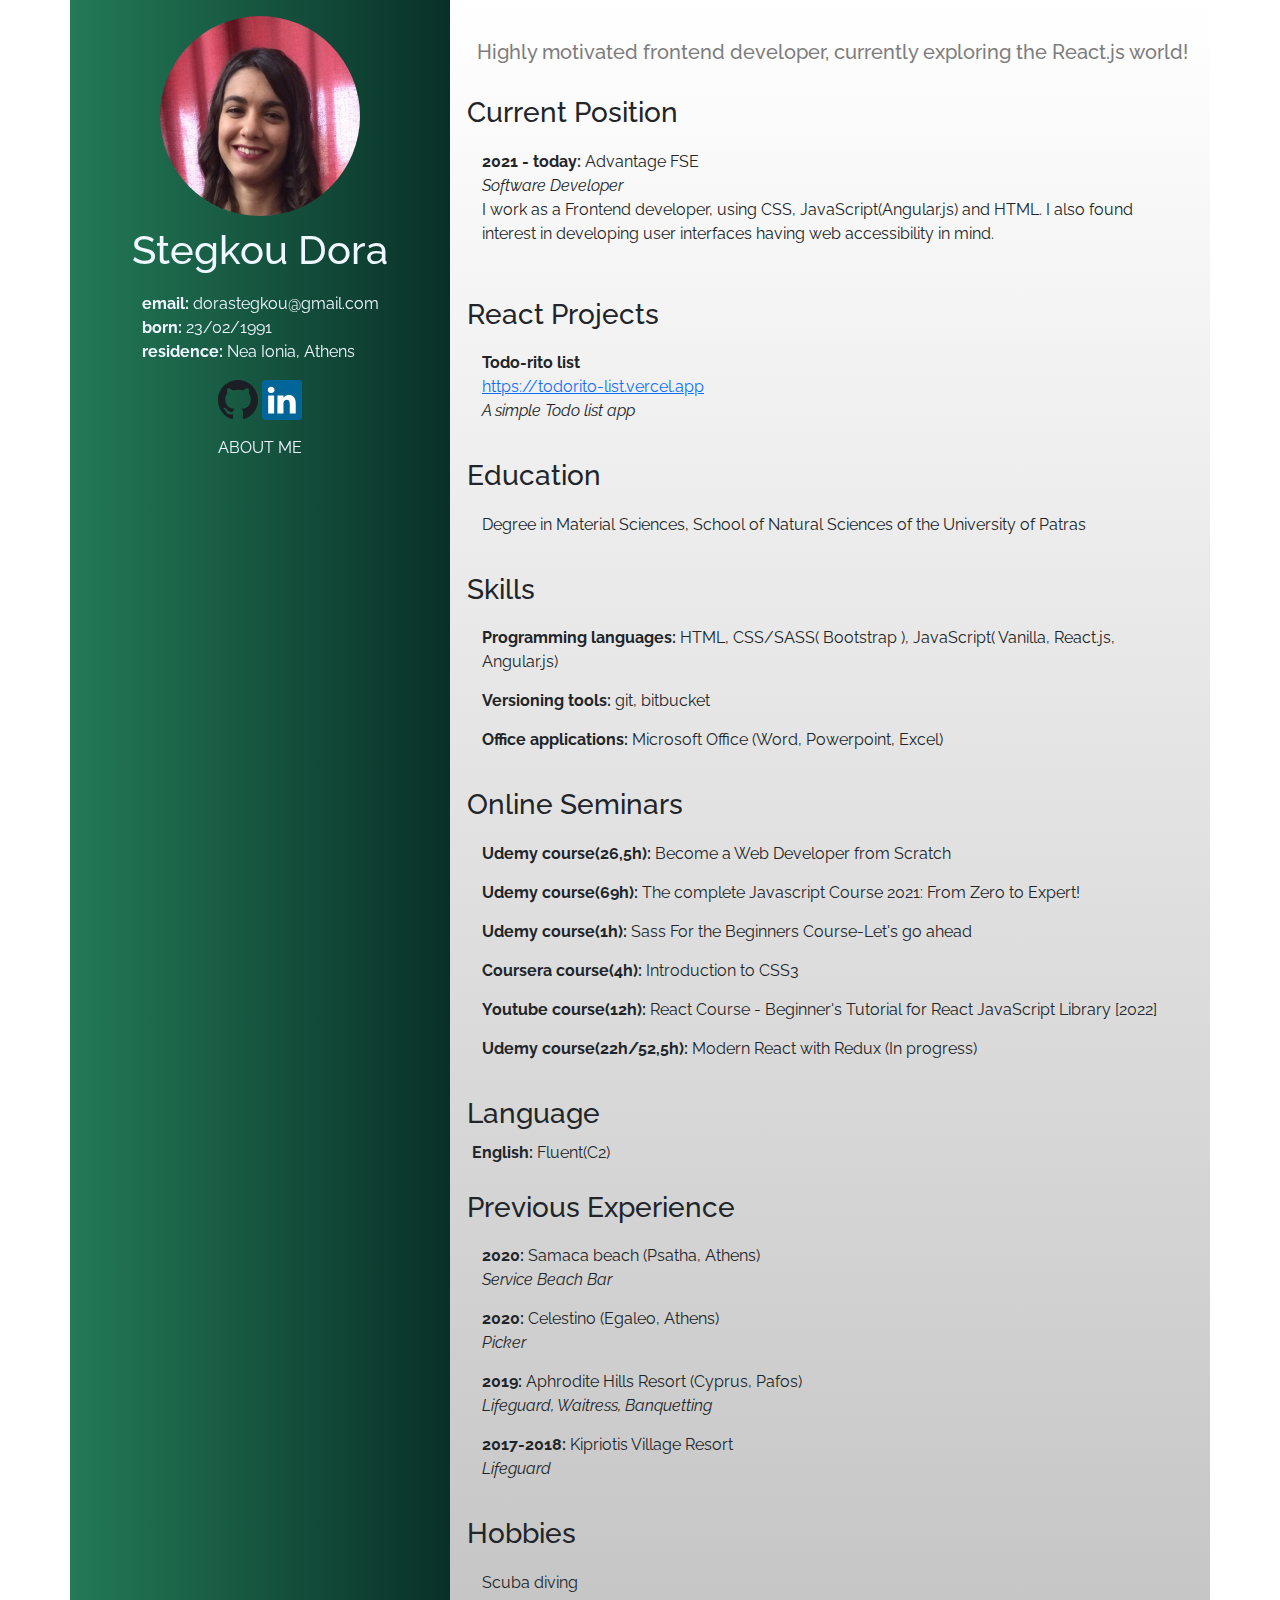
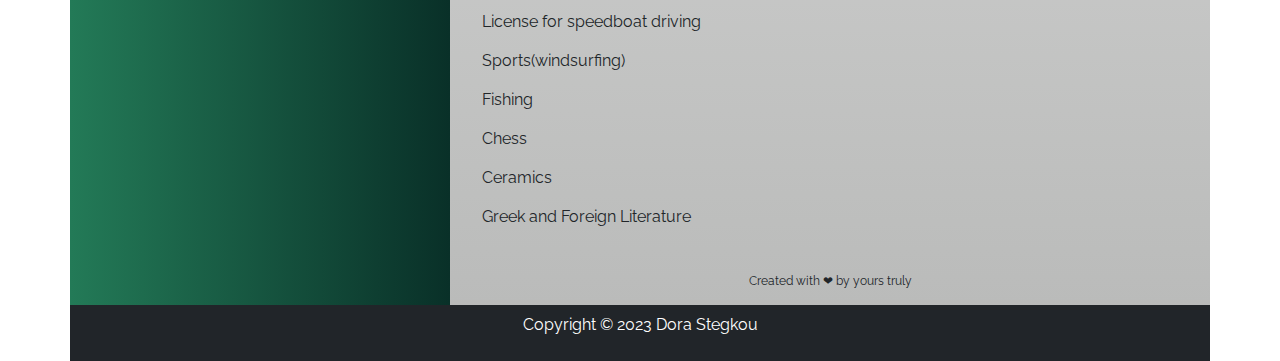
==== index.html @ 54cf934d "Updated copyright year and current bio" ====
<!DOCTYPE html>
<html lang="en">

<head>
    <meta charset="UTF-8">
    <meta http-equiv="X-UA-Compatible" content="IE=edge">
    <meta name="viewport" content="width=device-width, initial-scale=1.0">
    <link rel="stylesheet" href="css/bootstrap.min.css">
    <link rel="preconnect" href="https://fonts.gstatic.com">
    <link href="https://fonts.googleapis.com/css2?family=Raleway:wght@400;700&display=swap" rel="stylesheet">
    <link rel="stylesheet" href="css/style.css">
    <title>Dora Stegkou CV</title>
</head>

<body>
    <main class="container">
        <div class="row">
            <aside class="personal col-lg-4 col-12 ">
                <div class="sticky-lg-top pt-3">
                    <div class="d-flex justify-content-center">
                        <div class="profile-pic">
                            <img src="img/profile.jpg">
                        </div>
                    </div>
                    <h1 class="hding">Stegkou Dora</h1>
                    <div class="text-center">
                        <p class="details mb-3">
                            <b>email:</b>&nbsp;<a href="mailto:dorastegkou@gmail.com">dorastegkou@gmail.com</a><br />
                            <b>born:</b>&nbsp;23/02/1991<br />
                            <b>residence:</b>&nbsp;Nea Ionia, Athens<br />
                        </p>
                        <div class="mb-3">
                            <a href="https://github.com/todorito/my-cv" target="_blank" title="Github repository"
                                class="icon"><img src="img/github.svg" alt="Github logo"></a>
                            <a href="https://www.linkedin.com/in/dora-stegkou-972806214/" target="_blank"
                                title="LinkedIn Profile" class="icon"><img src="img/linkedin.svg"
                                    alt="LinkedIn logo"></a>
                        </div>
                        <div class="mb-3"><a href="about.html">ABOUT ME</a></div>
                    </div>
                </div>
            </aside>
            <div class="story col-lg col-12 pt-3">
                <div class="heading ">
                    <h5 class="few-info">
                        Highly motivated frontend developer, currently exploring the React.js world!
                    </h5>
                </div>
                <div>
                    <h3 class="heading ">Current Position</h3>
                    <ul class=" list">
                        <li><b>2021 - today:</b> Advantage FSE<br />
                            <i>Software Developer</i>
                            <p>I work as a Frontend developer, using CSS, JavaScript(Angular.js) and HTML. I also found
                                interest in developing user interfaces having web accessibility in mind.</p>
                        </li>
                </div>
                <div>
                    <h3 class="heading ">React Projects</h3>
                    <ul class=" list">
                        <li>
                            <strong>Todo-rito list </strong><br>
                            <a href="https://todorito-list.vercel.app/">https://todorito-list.vercel.app</a><br>
                            <em> A simple Todo list app</em>
                        </li>
                    </ul>
                </div>
                <div>
                    <h3 class="heading">Education</h3>
                    <ul class="list">
                        <li>
                            Degree in Material Sciences, School of Natural Sciences of the University of Patras
                        </li>
                    </ul>
                </div>
                <div>
                    <h3 class="heading">Skills</h3>
                    <ul class=" list">
                        <li>
                            <b>Programming languages:</b> HTML, CSS/SASS( Bootstrap ), JavaScript( Vanilla, React.js,
                            Angular.js)
                        </li>
                        <li>
                            <b>Versioning tools:</b> git, bitbucket
                        </li>
                        <li>
                            <b>Office applications:</b> Microsoft Office (Word, Powerpoint, Excel)
                        </li>
                    </ul>
                </div>
                <div>
                    <h3 class="heading ">Online Seminars</h3>
                    <ul class=" list">
                        <li><b>Udemy course(26,5h): </b> Become a Web Developer from Scratch</li>
                        <li><b>Udemy course(69h): </b> The complete Javascript Course 2021: From Zero to Expert!
                        </li>
                        <li><b>Udemy course(1h): </b> Sass For the Beginners Course-Let's go ahead</li>
                        <li><b>Coursera course(4h): </b> Introduction to CSS3</li>
                        <li><b>Youtube course(12h): </b> React Course - Beginner's Tutorial for React JavaScript Library
                            [2022]</li>
                        <li><b>Udemy course(22h/52,5h): </b> Modern React with Redux (In progress)</li>

                    </ul>
                </div>
                <div>
                    <h3 class="heading ">Language</h3>
                    <p class=" list">
                        <b>English:</b> Fluent(C2)
                    </p>
                </div>
                <div>
                    <h3 class="heading ">Previous Experience</h3>
                    <ul class=" list">
                        <li><b>2020:</b> Samaca beach (Psatha, Athens)<br />
                            <i>Service Beach Bar</i>
                        </li>
                        <li><b>2020:</b> Celestino (Egaleo, Athens)<br />
                            <i>Picker</i>
                        </li>
                        <li><b>2019:</b> Aphrodite Hills Resort (Cyprus, Pafos)<br />
                            <i>Lifeguard, Waitress, Banquetting</i>
                        </li>
                        <li><b>2017-2018:</b> Kipriotis Village Resort<br />
                            <i> Lifeguard</i>
                        </li>
                    </ul>
                </div>
                <div>
                    <h3 class="heading ">Hobbies</h3>
                    <ul class="list">
                        <li>Scuba diving</li>
                        <li>License for speedboat driving</li>
                        <li>Sports(windsurfing)</li>
                        <li>Fishing</li>
                        <li>Chess</li>
                        <li>Ceramics</li>
                        <li>Greek and Foreign Literature</li>
                    </ul>
                </div>
                <p class="text-center"><sub>Created with ❤ by yours truly</sub></p>
            </div>
        </div>
    </main>
    <footer class="container bg-dark text-white p-2">
        <p class="text-center"> Copyright © 2023 Dora Stegkou</p>
    </footer>
</body>

</html>
---- css/style.css ----
html,
* {
  font-family: "Raleway", sans-serif;
}

.story {
  background: -webkit-gradient(linear,
      left top,
      left bottom,
      from(rgb(255, 255, 255)),
      to(rgb(186, 187, 186)));
  background: -o-linear-gradient(rgb(255, 255, 255), rgb(186, 187, 186));
  background: linear-gradient(rgb(255, 255, 255), rgb(186, 187, 186));
}

.profile-pic {
  /* display: inline-block;
  position: relative; */
  width: 200px;
  height: 200px;
  overflow: hidden;
  border-radius: 50%;
}

.profile-pic img {
  width: 100%;
  margin-top: 50%;
  margin-left: 50%;
  -webkit-transform: translate(-50%, -50%);
  -ms-transform: translate(-50%, -50%);
  transform: translate(-50%, -50%);
}

.icon img {
  width: 40px;

  -webkit-filter: brightness(1);
  filter: brightness(1);
  -webkit-transition: -webkit-filter 0.2s;
  transition: -webkit-filter 0.2s;
  -o-transition: filter 0.2s;
  transition: filter 0.2s;
  transition: filter 0.2s, -webkit-filter 0.2s;
}

.icon img:hover {
  -webkit-filter: brightness(1.5);
  filter: brightness(1.5);
}

.heading {
  display: inline;
  padding: 5px;
}

.hding {
  display: block;
  padding: 10px;
  text-align: center;
}

li {
  padding: 5px;
  margin: 5px;
}

.list {
  padding: 10px;
  list-style-type: none;
}

.personal {
  background: #093028;
  /* fallback for old browsers */
  /* Chrome 10-25, Safari 5.1-6 */
  background: -webkit-gradient(linear,
      left top,
      right top,
      from(#237a57),
      to(#093028));
  background: -o-linear-gradient(left, #237a57, #093028);
  background: linear-gradient(to right,
      #237a57,
      #093028);
  /* W3C, IE 10+/ Edge, Firefox 16+, Chrome 26+, Opera 12+, Safari 7+ */
  color: aliceblue;
}

.personal a {
  color: aliceblue;
  text-decoration: none;
}

.personal a:hover {
  color: rgb(137, 192, 250);
}

.personal .details {
  display: inline-block;
  text-align: left;
}

.few-info {
  margin-left: 15px;
  color: rgb(126, 125, 125);
}
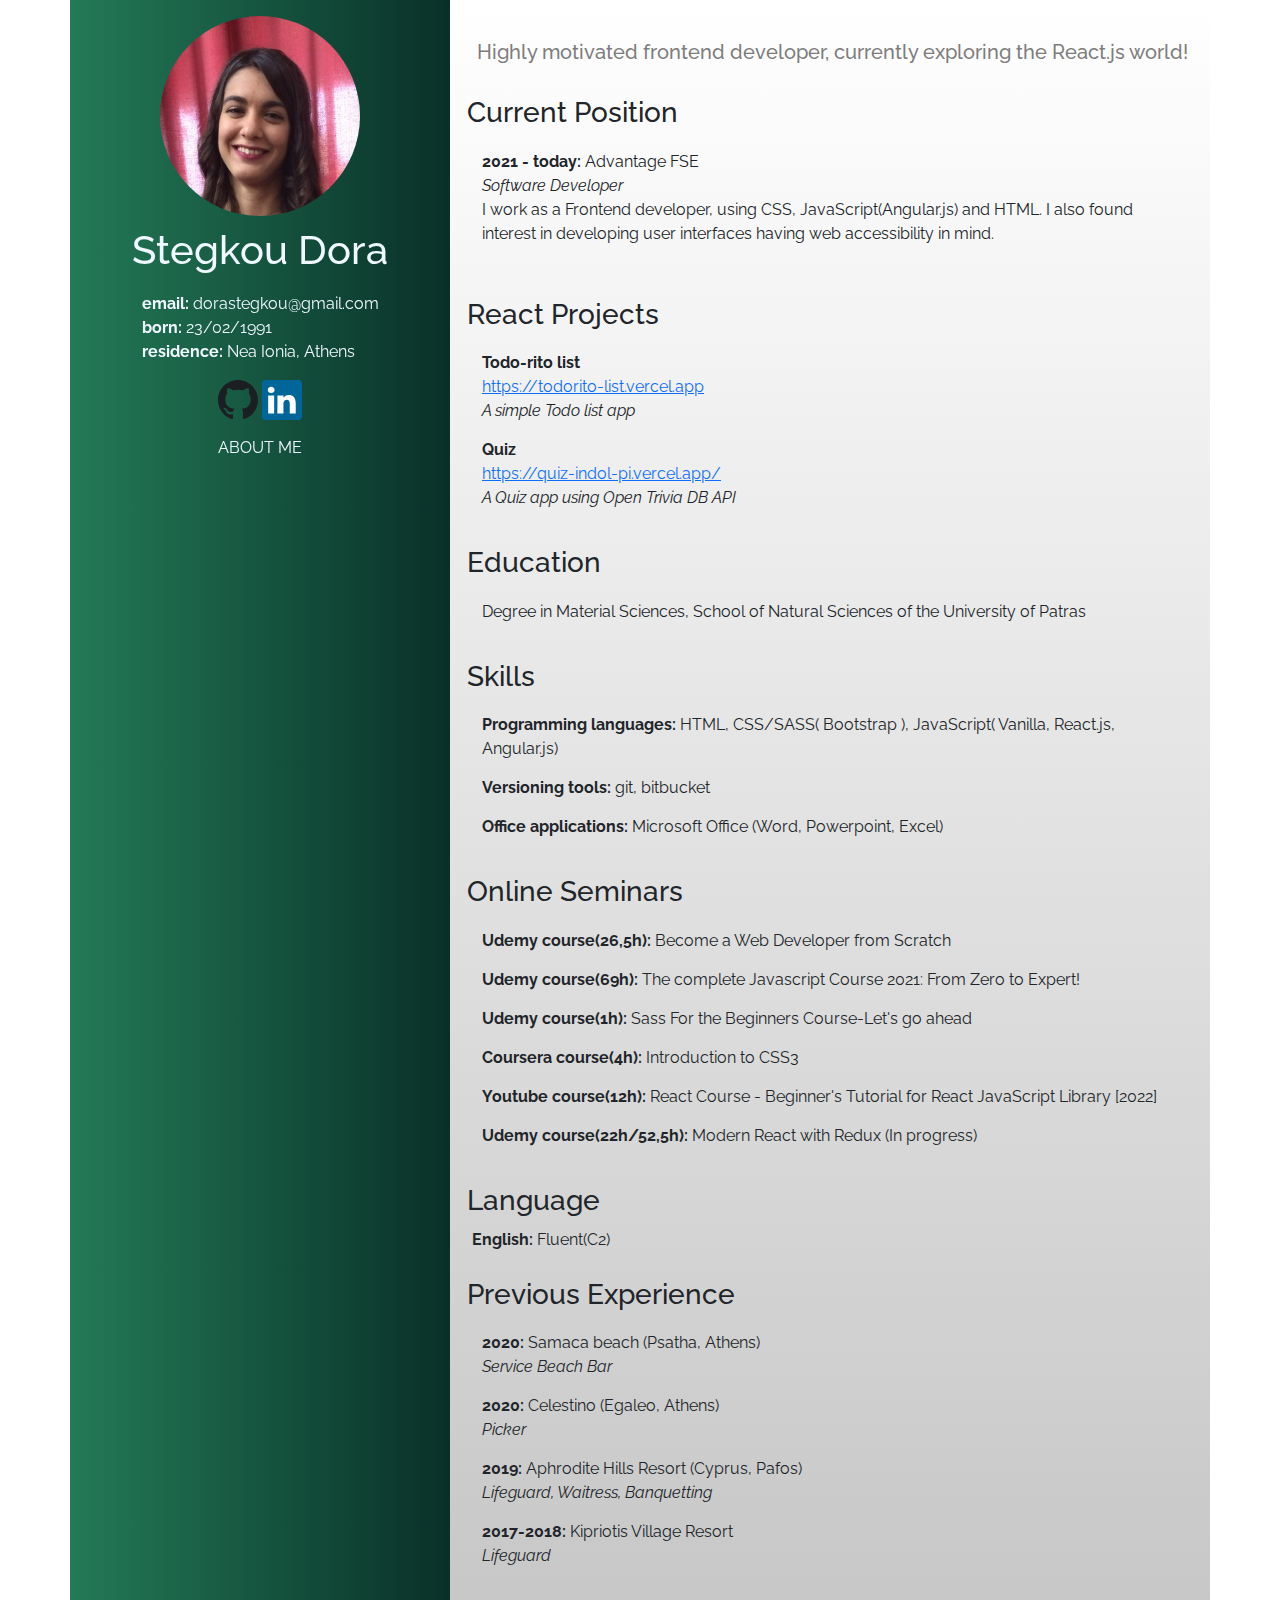
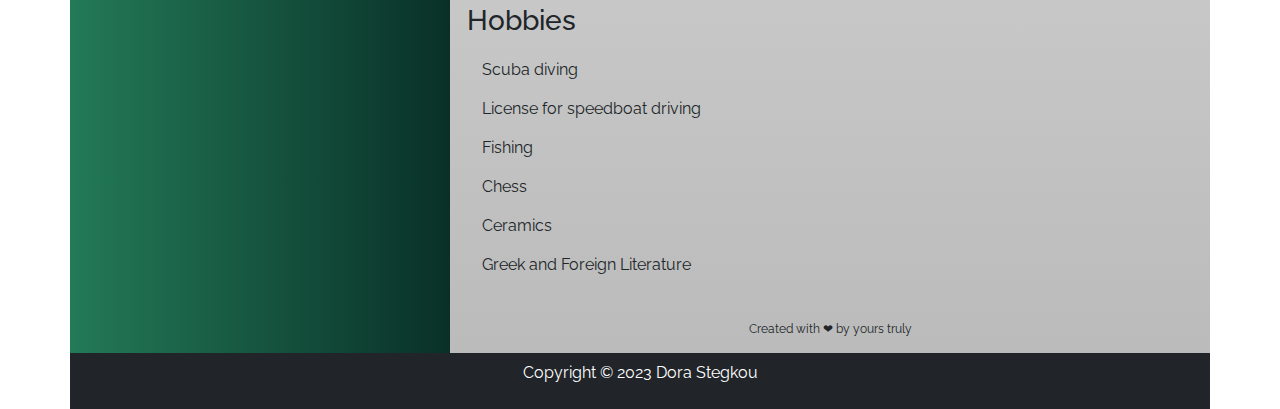
==== commit 2de86438: "Updated resume" ====
--- a/index.html
+++ b/index.html
@@ -62,6 +62,11 @@
                             <strong>Todo-rito list </strong><br>
                             <a href="https://todorito-list.vercel.app/">https://todorito-list.vercel.app</a><br>
                             <em> A simple Todo list app</em>
+                        </li>
+                        <li>
+                            <strong>Quiz </strong><br>
+                            <a href="https://quiz-indol-pi.vercel.app/">https://quiz-indol-pi.vercel.app/</a><br>
+                            <em> A Quiz app using Open Trivia DB API</em>
                         </li>
                     </ul>
                 </div>
@@ -130,7 +135,6 @@
                     <ul class="list">
                         <li>Scuba diving</li>
                         <li>License for speedboat driving</li>
-                        <li>Sports(windsurfing)</li>
                         <li>Fishing</li>
                         <li>Chess</li>
                         <li>Ceramics</li>
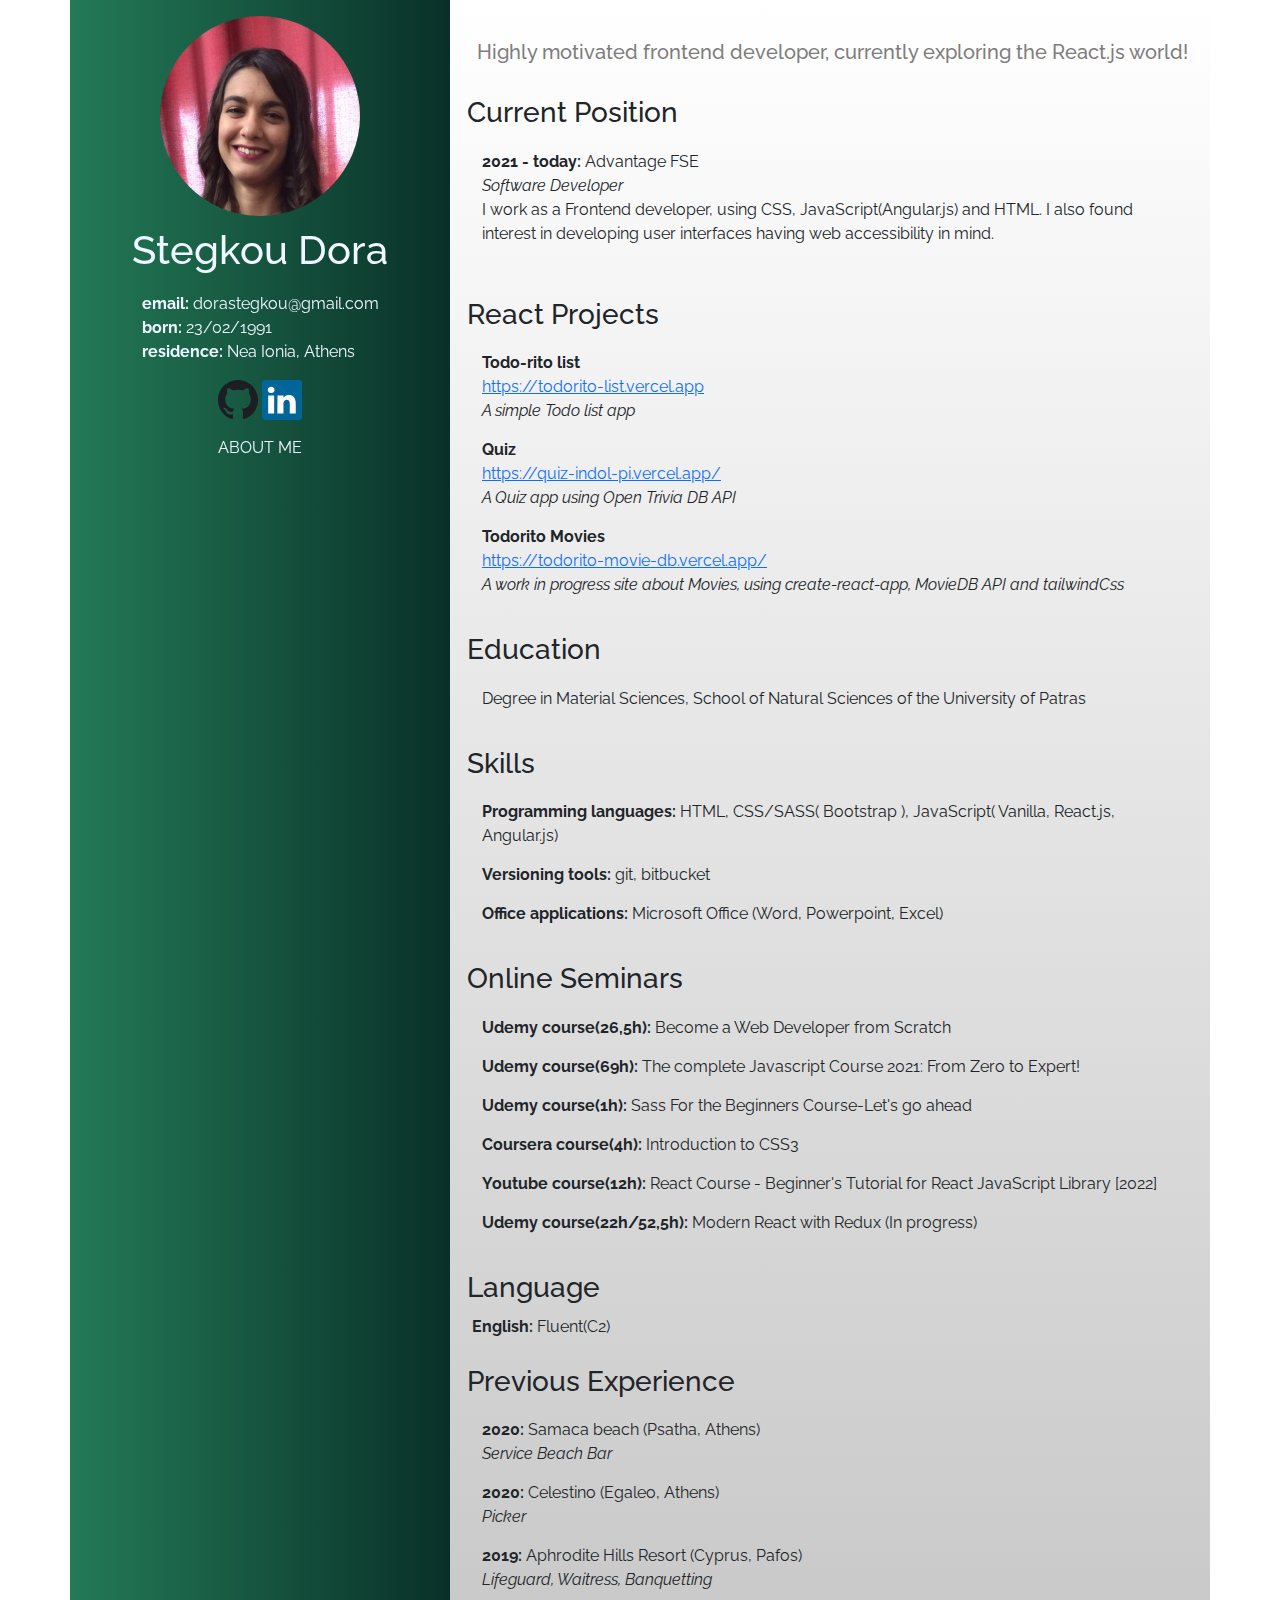
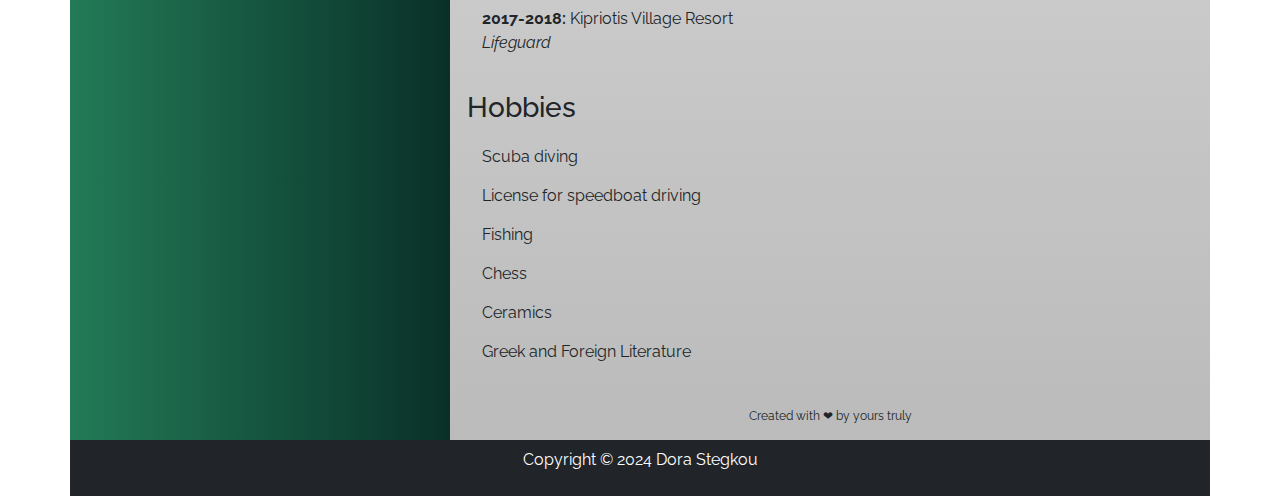
==== commit 9f84d36a: "Added working project in cv" ====
--- a/index.html
+++ b/index.html
@@ -67,6 +67,13 @@
                             <strong>Quiz </strong><br>
                             <a href="https://quiz-indol-pi.vercel.app/">https://quiz-indol-pi.vercel.app/</a><br>
                             <em> A Quiz app using Open Trivia DB API</em>
+                        </li>
+                        <li>
+                            <strong>Todorito Movies </strong><br>
+                            <a
+                                href="https://todorito-movie-db.vercel.app/">https://todorito-movie-db.vercel.app/</a><br>
+                            <em> A work in progress site about Movies, using create-react-app, MovieDB API and
+                                tailwindCss</em>
                         </li>
                     </ul>
                 </div>
@@ -146,7 +153,7 @@
         </div>
     </main>
     <footer class="container bg-dark text-white p-2">
-        <p class="text-center"> Copyright © 2023 Dora Stegkou</p>
+        <p class="text-center"> Copyright © 2024 Dora Stegkou</p>
     </footer>
 </body>
 
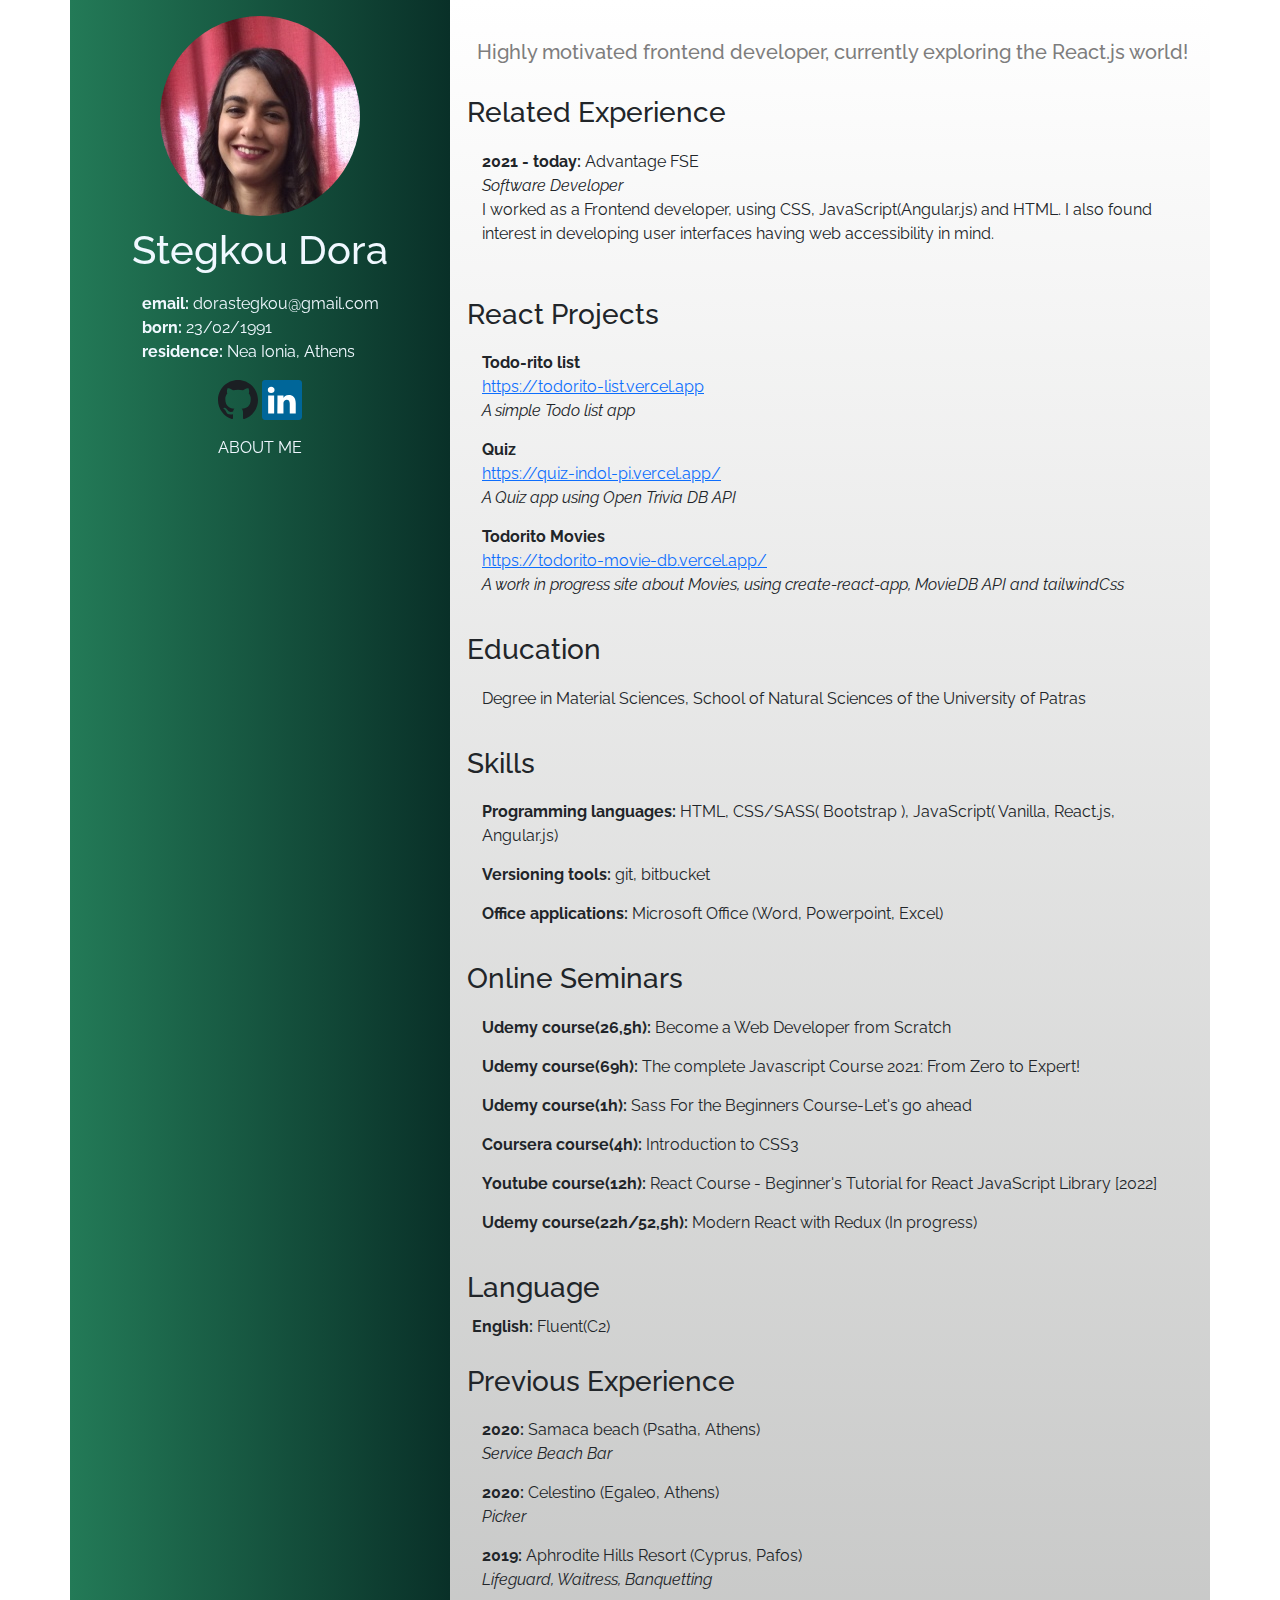
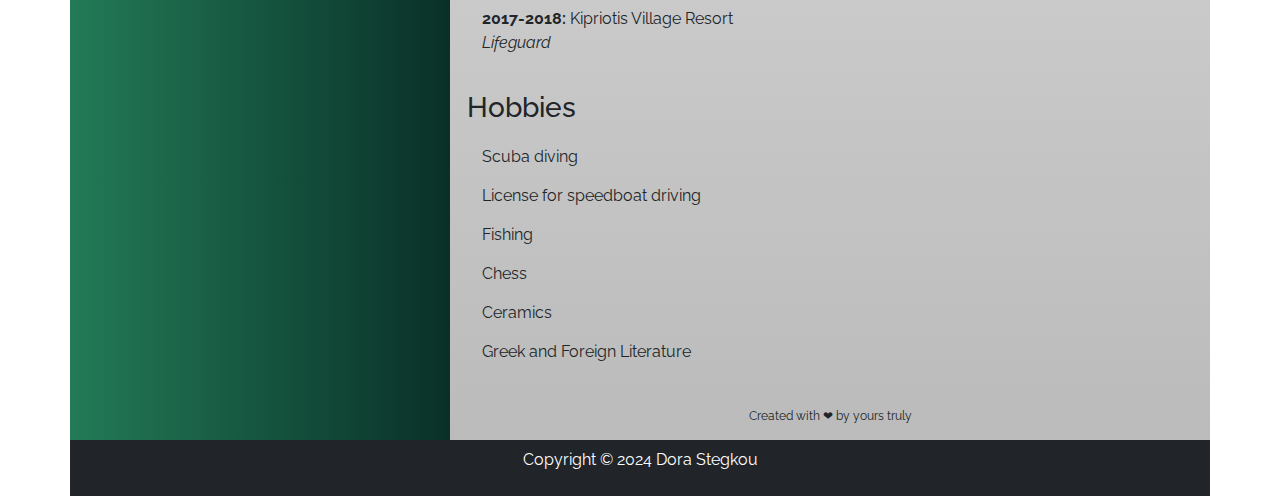
==== commit 2605d1a2: "Updated info" ====
--- a/index.html
+++ b/index.html
@@ -47,17 +47,18 @@
                     </h5>
                 </div>
                 <div>
-                    <h3 class="heading ">Current Position</h3>
-                    <ul class=" list">
+                    <h3 class="heading ">Related Experience</h3>
+                    <ul class="list">
                         <li><b>2021 - today:</b> Advantage FSE<br />
                             <i>Software Developer</i>
-                            <p>I work as a Frontend developer, using CSS, JavaScript(Angular.js) and HTML. I also found
+                            <p>I worked as a Frontend developer, using CSS, JavaScript(Angular.js) and HTML. I also
+                                found
                                 interest in developing user interfaces having web accessibility in mind.</p>
                         </li>
                 </div>
                 <div>
                     <h3 class="heading ">React Projects</h3>
-                    <ul class=" list">
+                    <ul class="list">
                         <li>
                             <strong>Todo-rito list </strong><br>
                             <a href="https://todorito-list.vercel.app/">https://todorito-list.vercel.app</a><br>
@@ -87,7 +88,7 @@
                 </div>
                 <div>
                     <h3 class="heading">Skills</h3>
-                    <ul class=" list">
+                    <ul class="list">
                         <li>
                             <b>Programming languages:</b> HTML, CSS/SASS( Bootstrap ), JavaScript( Vanilla, React.js,
                             Angular.js)
@@ -102,7 +103,7 @@
                 </div>
                 <div>
                     <h3 class="heading ">Online Seminars</h3>
-                    <ul class=" list">
+                    <ul class="list">
                         <li><b>Udemy course(26,5h): </b> Become a Web Developer from Scratch</li>
                         <li><b>Udemy course(69h): </b> The complete Javascript Course 2021: From Zero to Expert!
                         </li>
@@ -116,13 +117,13 @@
                 </div>
                 <div>
                     <h3 class="heading ">Language</h3>
-                    <p class=" list">
+                    <p class="list">
                         <b>English:</b> Fluent(C2)
                     </p>
                 </div>
                 <div>
                     <h3 class="heading ">Previous Experience</h3>
-                    <ul class=" list">
+                    <ul class="list">
                         <li><b>2020:</b> Samaca beach (Psatha, Athens)<br />
                             <i>Service Beach Bar</i>
                         </li>
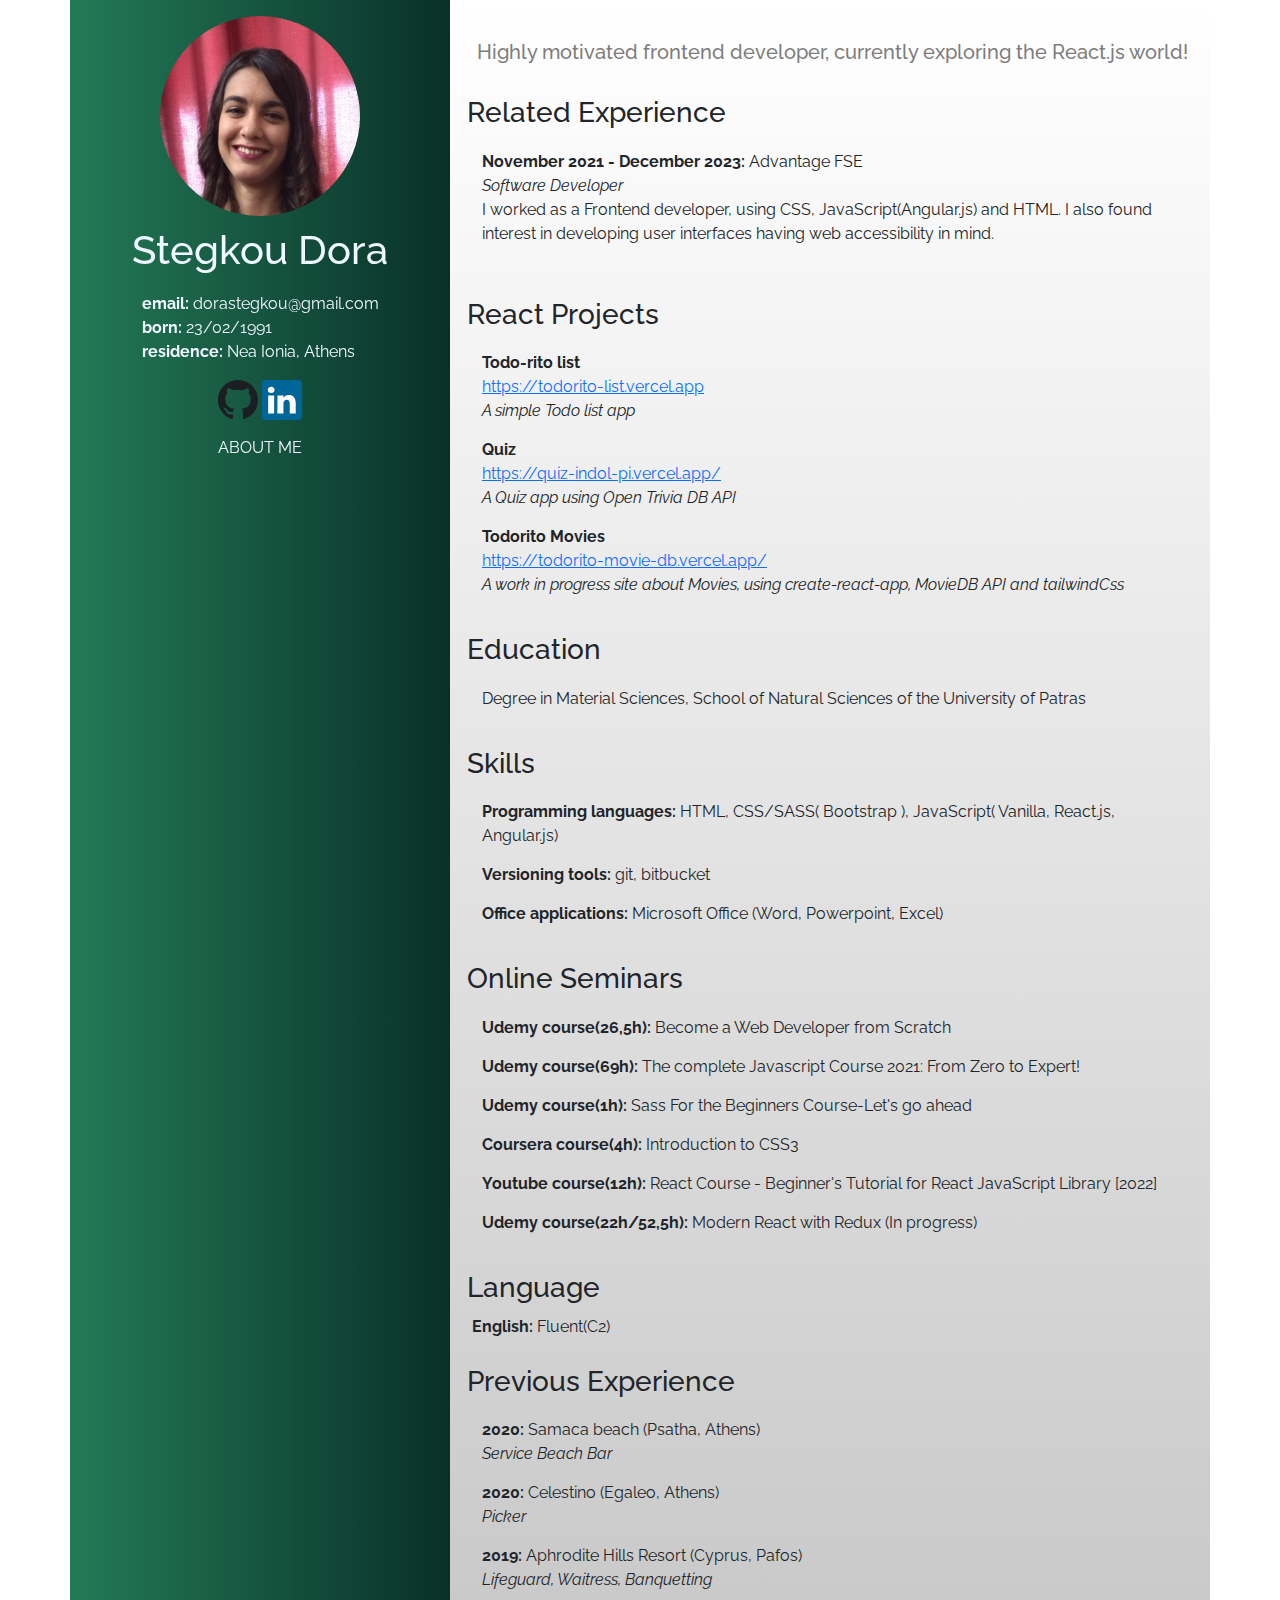
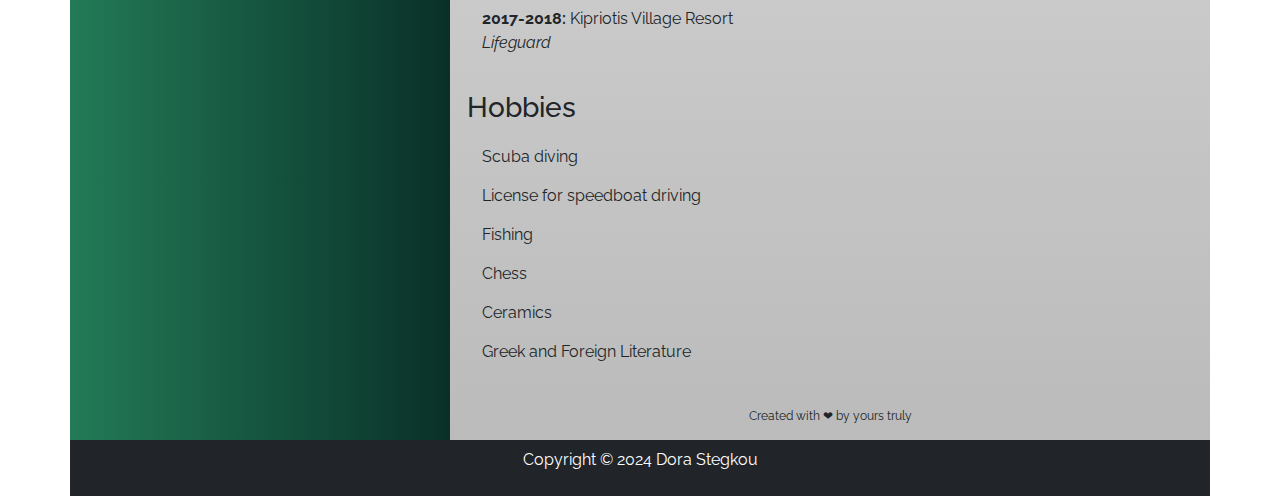
==== commit 4e75cb31: "Fixed date of related experience" ====
--- a/index.html
+++ b/index.html
@@ -49,7 +49,7 @@
                 <div>
                     <h3 class="heading ">Related Experience</h3>
                     <ul class="list">
-                        <li><b>2021 - today:</b> Advantage FSE<br />
+                        <li><b>November 2021 - December 2023:</b> Advantage FSE<br />
                             <i>Software Developer</i>
                             <p>I worked as a Frontend developer, using CSS, JavaScript(Angular.js) and HTML. I also
                                 found
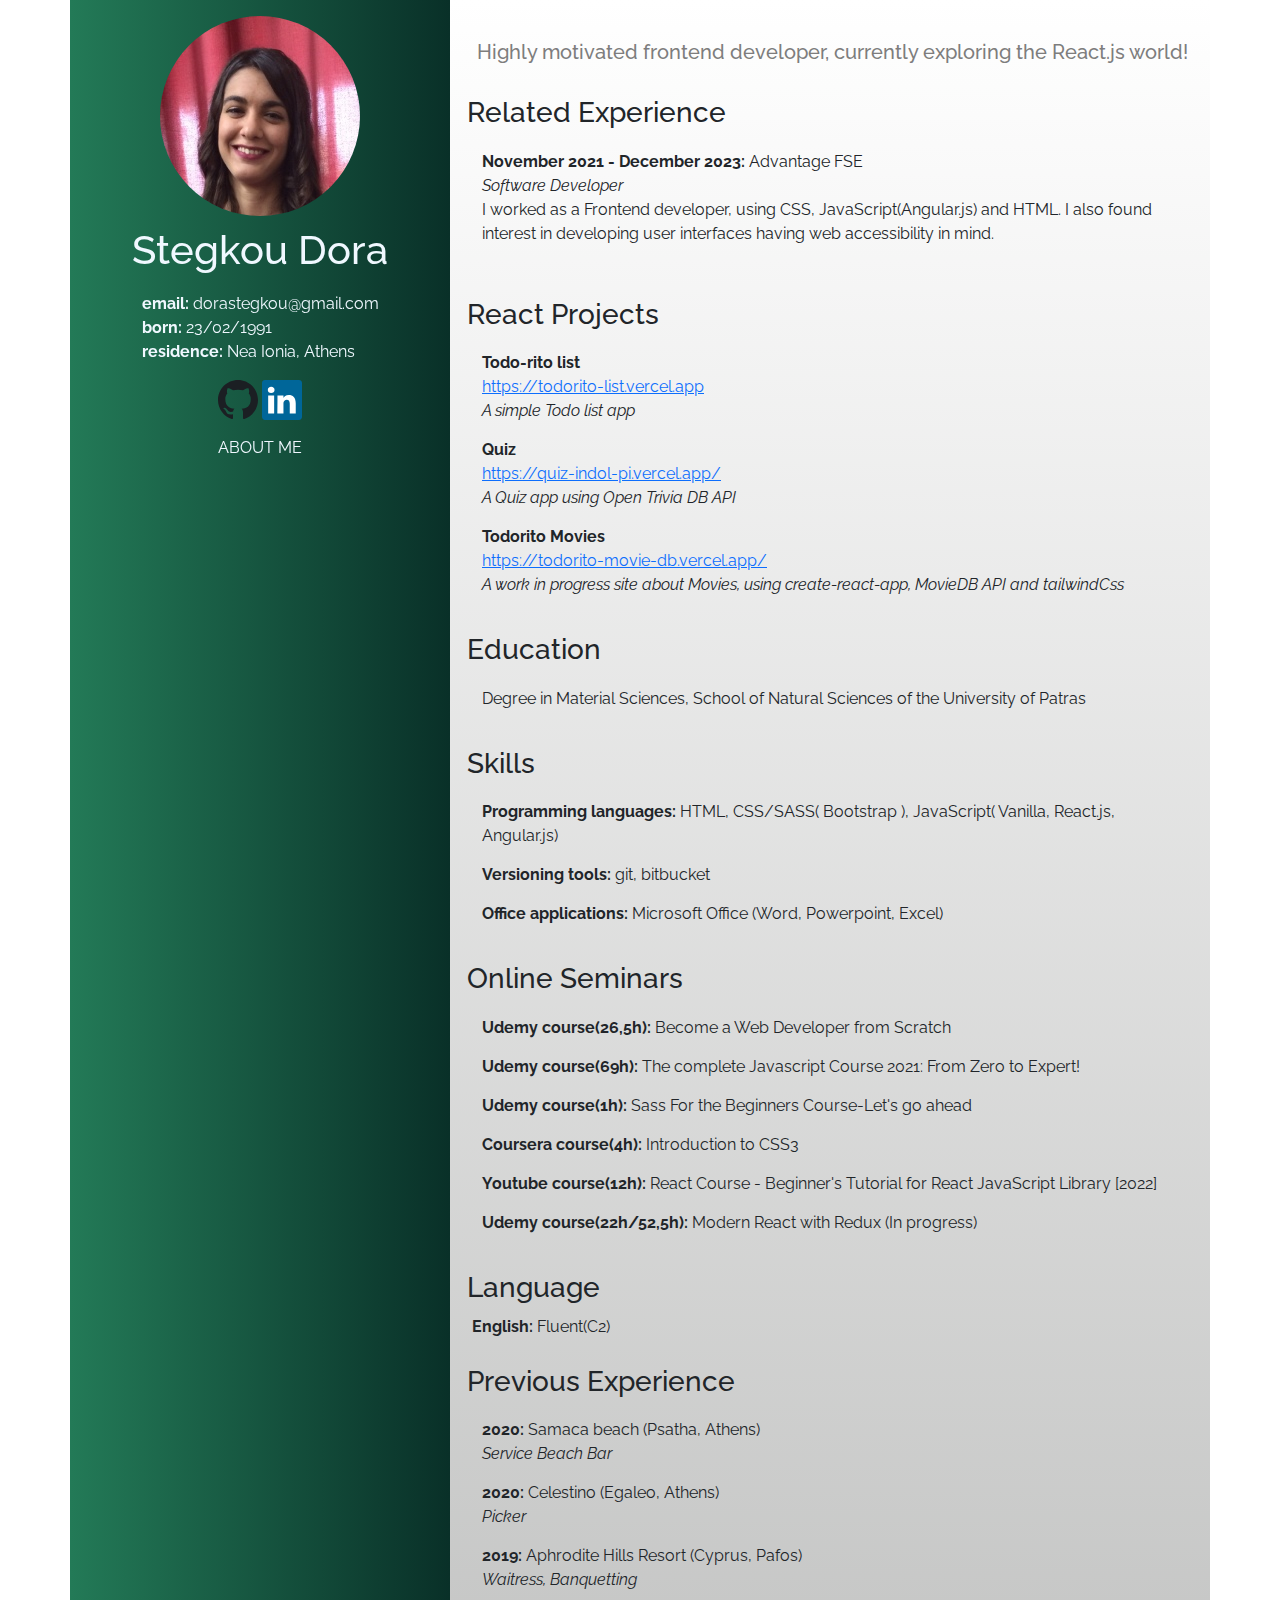
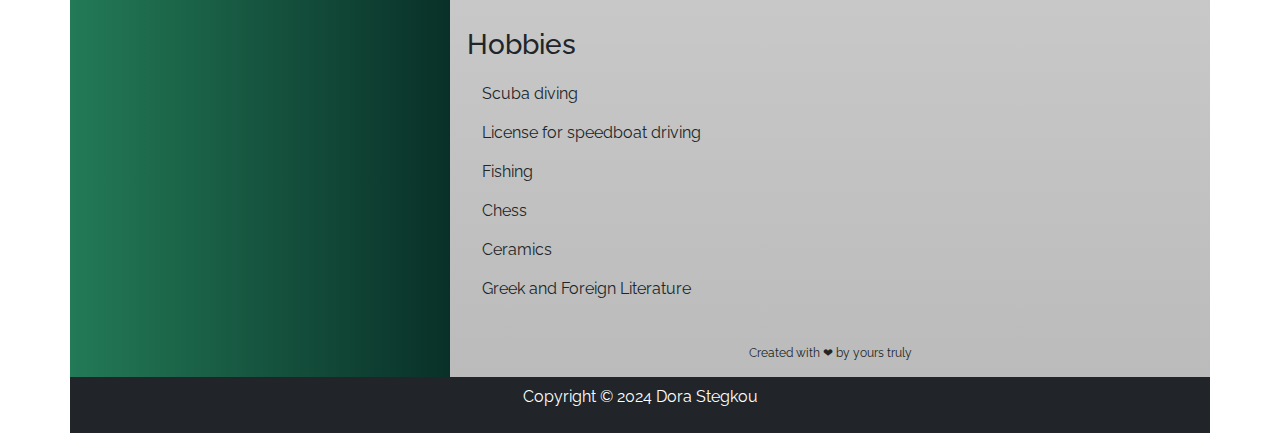
==== commit 07a61cb0: "Added SEO" ====
--- a/index.html
+++ b/index.html
@@ -5,6 +5,13 @@
     <meta charset="UTF-8">
     <meta http-equiv="X-UA-Compatible" content="IE=edge">
     <meta name="viewport" content="width=device-width, initial-scale=1.0">
+    <meta name="author" content="Dora Stegkou">
+    <meta property="og:title" content="Dora Stegkou - Frontend Developer">
+    <meta property="og:description" content="Passionate about React.js and Tailwind CSS">
+    <meta property="og:image" content="https://todorito.github.io/my-cv/img/profile.jpg">
+    <meta property="og:url" content="https://todorito.github.io/my-cv/">
+    <meta name="description"
+        content="Explore Dora Stegkou's profile and resume - a dedicated Frontend Developer with a passion for crafting exceptional user experiences using React.js and Tailwind CSS. Δώρα Στέγκου - Βιογραφικό σελίδας με ειδίκευση σε React.js και Tailwind CSS. I thrive in creating responsive and visually appealing web applications. Let's connect and discuss how I can contribute to your frontend development projects.">
     <link rel="stylesheet" href="css/bootstrap.min.css">
     <link rel="preconnect" href="https://fonts.gstatic.com">
     <link href="https://fonts.googleapis.com/css2?family=Raleway:wght@400;700&display=swap" rel="stylesheet">
@@ -19,7 +26,7 @@
                 <div class="sticky-lg-top pt-3">
                     <div class="d-flex justify-content-center">
                         <div class="profile-pic">
-                            <img src="img/profile.jpg">
+                            <img src="img/profile.jpg" alt="Dora Stegkou Profile Photo">
                         </div>
                     </div>
                     <h1 class="hding">Stegkou Dora</h1>
@@ -131,10 +138,7 @@
                             <i>Picker</i>
                         </li>
                         <li><b>2019:</b> Aphrodite Hills Resort (Cyprus, Pafos)<br />
-                            <i>Lifeguard, Waitress, Banquetting</i>
-                        </li>
-                        <li><b>2017-2018:</b> Kipriotis Village Resort<br />
-                            <i> Lifeguard</i>
+                            <i>Waitress, Banquetting</i>
                         </li>
                     </ul>
                 </div>
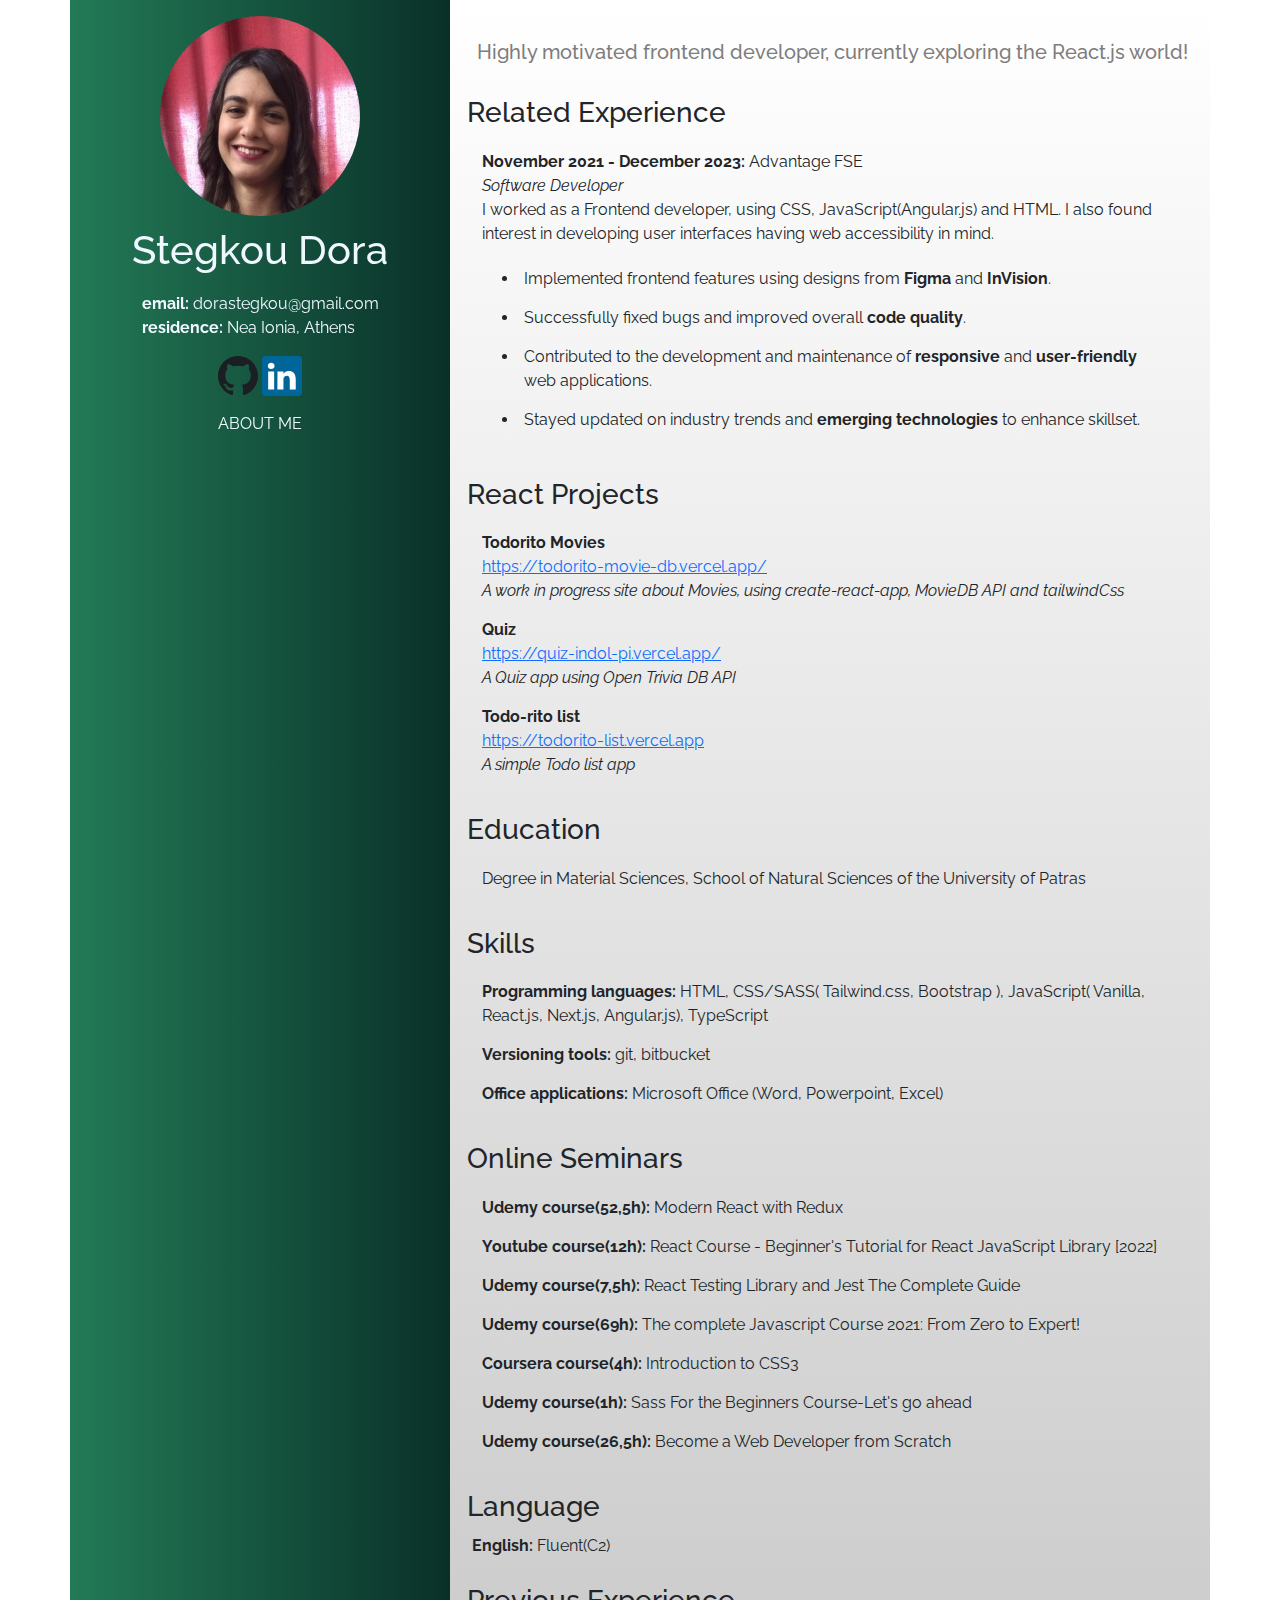
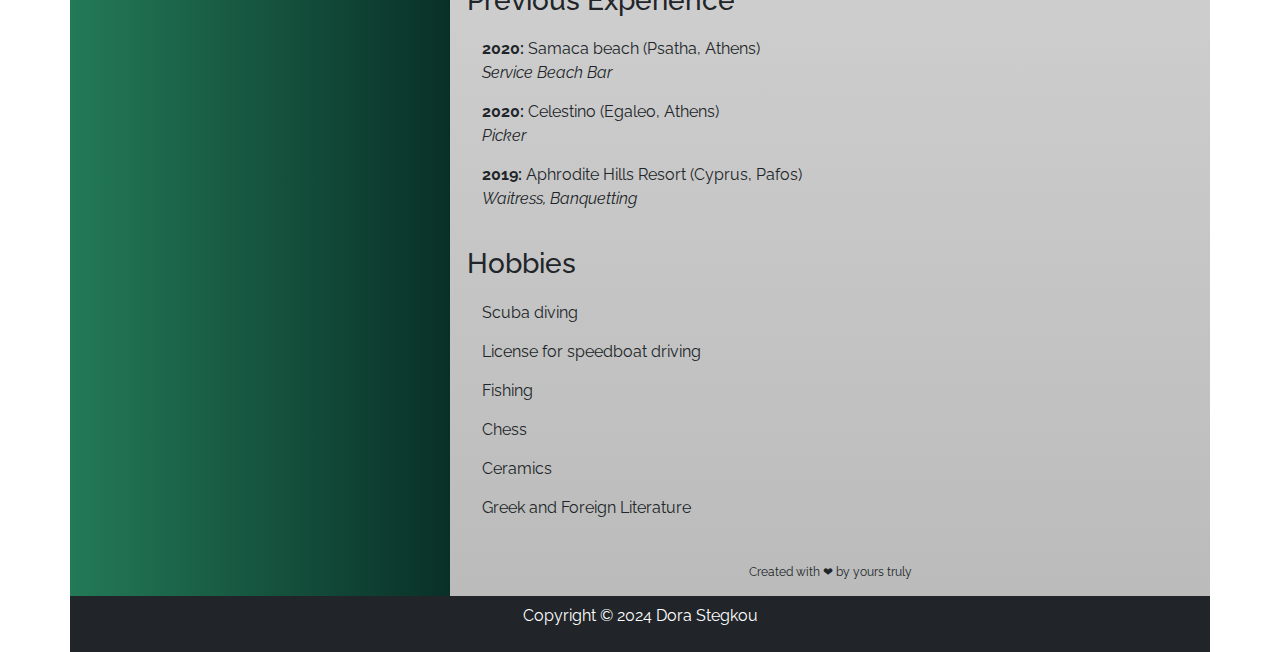
==== commit a2aacedf: "Updated cv skills" ====
--- a/index.html
+++ b/index.html
@@ -33,7 +33,6 @@
                     <div class="text-center">
                         <p class="details mb-3">
                             <b>email:</b>&nbsp;<a href="mailto:dorastegkou@gmail.com">dorastegkou@gmail.com</a><br />
-                            <b>born:</b>&nbsp;23/02/1991<br />
                             <b>residence:</b>&nbsp;Nea Ionia, Athens<br />
                         </p>
                         <div class="mb-3">
@@ -48,28 +47,47 @@
                 </div>
             </aside>
             <div class="story col-lg col-12 pt-3">
-                <div class="heading ">
+                <div class="heading">
                     <h5 class="few-info">
                         Highly motivated frontend developer, currently exploring the React.js world!
                     </h5>
                 </div>
                 <div>
-                    <h3 class="heading ">Related Experience</h3>
+                    <h3 class="heading">Related Experience</h3>
                     <ul class="list">
                         <li><b>November 2021 - December 2023:</b> Advantage FSE<br />
                             <i>Software Developer</i>
                             <p>I worked as a Frontend developer, using CSS, JavaScript(Angular.js) and HTML. I also
                                 found
                                 interest in developing user interfaces having web accessibility in mind.</p>
+                            <ul class="list-style-bullet">
+                                <li>
+                                    Implemented frontend features using designs from <b>Figma</b> and <b>InVision</b>.
+                                </li>
+                                <li>
+                                    Successfully fixed bugs and improved overall <b>code quality</b>.
+                                </li>
+                                <li>
+                                    Contributed to the development and maintenance of <b>responsive</b> and
+                                    <b>user-friendly</b> web
+                                    applications.
+                                </li>
+                                <li>
+                                    Stayed updated on industry trends and <b>emerging technologies</b> to enhance
+                                    skillset.
+                                </li>
+                            </ul>
                         </li>
                 </div>
                 <div>
-                    <h3 class="heading ">React Projects</h3>
+                    <h3 class="heading">React Projects</h3>
                     <ul class="list">
                         <li>
-                            <strong>Todo-rito list </strong><br>
-                            <a href="https://todorito-list.vercel.app/">https://todorito-list.vercel.app</a><br>
-                            <em> A simple Todo list app</em>
+                            <strong>Todorito Movies </strong><br>
+                            <a
+                                href="https://todorito-movie-db.vercel.app/">https://todorito-movie-db.vercel.app/</a><br>
+                            <em> A work in progress site about Movies, using create-react-app, MovieDB API and
+                                tailwindCss</em>
                         </li>
                         <li>
                             <strong>Quiz </strong><br>
@@ -77,11 +95,9 @@
                             <em> A Quiz app using Open Trivia DB API</em>
                         </li>
                         <li>
-                            <strong>Todorito Movies </strong><br>
-                            <a
-                                href="https://todorito-movie-db.vercel.app/">https://todorito-movie-db.vercel.app/</a><br>
-                            <em> A work in progress site about Movies, using create-react-app, MovieDB API and
-                                tailwindCss</em>
+                            <strong>Todo-rito list </strong><br>
+                            <a href="https://todorito-list.vercel.app/">https://todorito-list.vercel.app</a><br>
+                            <em> A simple Todo list app</em>
                         </li>
                     </ul>
                 </div>
@@ -97,8 +113,9 @@
                     <h3 class="heading">Skills</h3>
                     <ul class="list">
                         <li>
-                            <b>Programming languages:</b> HTML, CSS/SASS( Bootstrap ), JavaScript( Vanilla, React.js,
-                            Angular.js)
+                            <b>Programming languages:</b> HTML, CSS/SASS( Tailwind.css, Bootstrap ), JavaScript(
+                            Vanilla, React.js, Next.js,
+                            Angular.js), TypeScript
                         </li>
                         <li>
                             <b>Versioning tools:</b> git, bitbucket
@@ -109,27 +126,27 @@
                     </ul>
                 </div>
                 <div>
-                    <h3 class="heading ">Online Seminars</h3>
+                    <h3 class="heading">Online Seminars</h3>
                     <ul class="list">
-                        <li><b>Udemy course(26,5h): </b> Become a Web Developer from Scratch</li>
+                        <li><b>Udemy course(52,5h): </b> Modern React with Redux</li>
+                        <li><b>Youtube course(12h): </b> React Course - Beginner's Tutorial for React JavaScript Library
+                            [2022]</li>
+                        <li><b>Udemy course(7,5h): </b>React Testing Library and Jest The Complete Guide</li>
                         <li><b>Udemy course(69h): </b> The complete Javascript Course 2021: From Zero to Expert!
                         </li>
+                        <li><b>Coursera course(4h): </b> Introduction to CSS3</li>
                         <li><b>Udemy course(1h): </b> Sass For the Beginners Course-Let's go ahead</li>
-                        <li><b>Coursera course(4h): </b> Introduction to CSS3</li>
-                        <li><b>Youtube course(12h): </b> React Course - Beginner's Tutorial for React JavaScript Library
-                            [2022]</li>
-                        <li><b>Udemy course(22h/52,5h): </b> Modern React with Redux (In progress)</li>
-
+                        <li><b>Udemy course(26,5h): </b> Become a Web Developer from Scratch</li>
                     </ul>
                 </div>
                 <div>
-                    <h3 class="heading ">Language</h3>
+                    <h3 class="heading">Language</h3>
                     <p class="list">
                         <b>English:</b> Fluent(C2)
                     </p>
                 </div>
                 <div>
-                    <h3 class="heading ">Previous Experience</h3>
+                    <h3 class="heading">Previous Experience</h3>
                     <ul class="list">
                         <li><b>2020:</b> Samaca beach (Psatha, Athens)<br />
                             <i>Service Beach Bar</i>
@@ -143,7 +160,7 @@
                     </ul>
                 </div>
                 <div>
-                    <h3 class="heading ">Hobbies</h3>
+                    <h3 class="heading">Hobbies</h3>
                     <ul class="list">
                         <li>Scuba diving</li>
                         <li>License for speedboat driving</li>
--- a/css/style.css
+++ b/css/style.css
@@ -4,11 +4,13 @@
 }
 
 .story {
-  background: -webkit-gradient(linear,
-      left top,
-      left bottom,
-      from(rgb(255, 255, 255)),
-      to(rgb(186, 187, 186)));
+  background: -webkit-gradient(
+    linear,
+    left top,
+    left bottom,
+    from(rgb(255, 255, 255)),
+    to(rgb(186, 187, 186))
+  );
   background: -o-linear-gradient(rgb(255, 255, 255), rgb(186, 187, 186));
   background: linear-gradient(rgb(255, 255, 255), rgb(186, 187, 186));
 }
@@ -69,19 +71,23 @@
   list-style-type: none;
 }
 
+.list-style-bullet {
+  list-style-type: disc;
+}
+
 .personal {
   background: #093028;
   /* fallback for old browsers */
   /* Chrome 10-25, Safari 5.1-6 */
-  background: -webkit-gradient(linear,
-      left top,
-      right top,
-      from(#237a57),
-      to(#093028));
+  background: -webkit-gradient(
+    linear,
+    left top,
+    right top,
+    from(#237a57),
+    to(#093028)
+  );
   background: -o-linear-gradient(left, #237a57, #093028);
-  background: linear-gradient(to right,
-      #237a57,
-      #093028);
+  background: linear-gradient(to right, #237a57, #093028);
   /* W3C, IE 10+/ Edge, Firefox 16+, Chrome 26+, Opera 12+, Safari 7+ */
   color: aliceblue;
 }
@@ -103,4 +109,4 @@
 .few-info {
   margin-left: 15px;
   color: rgb(126, 125, 125);
-}+}
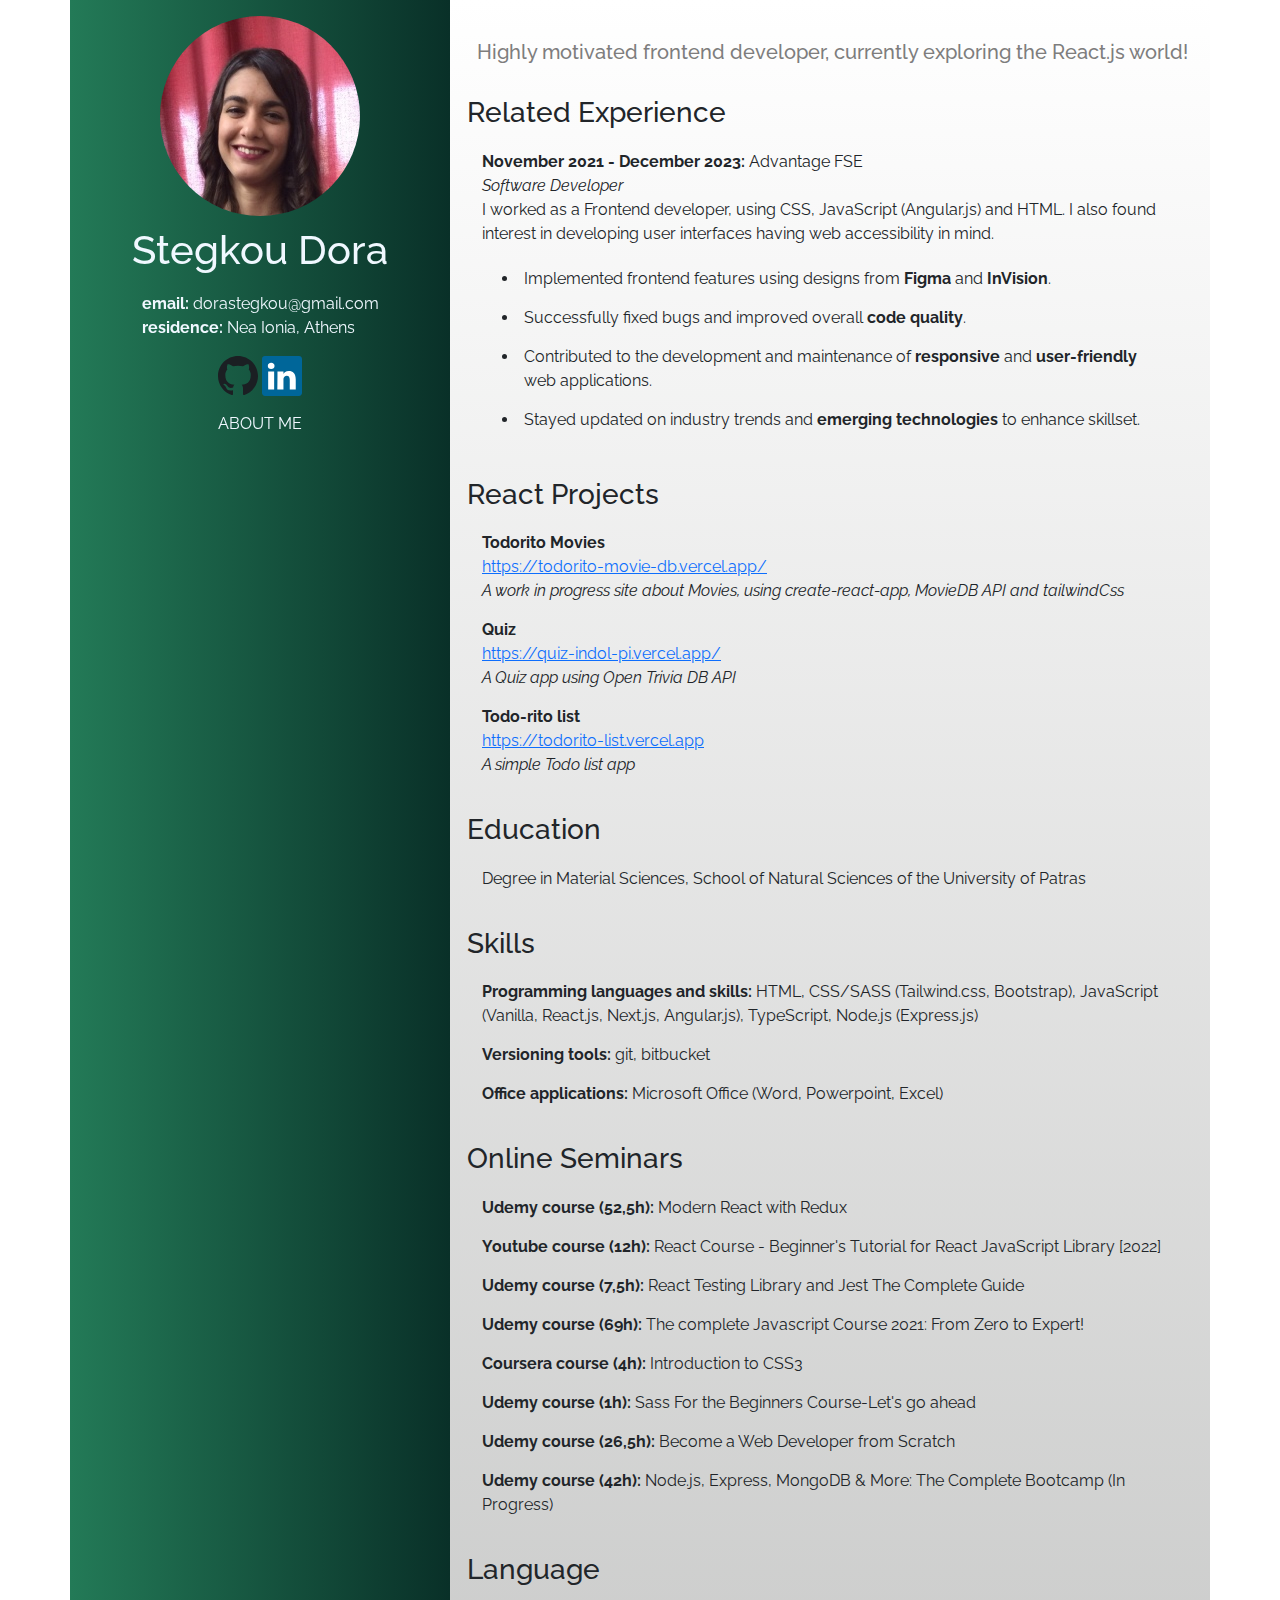
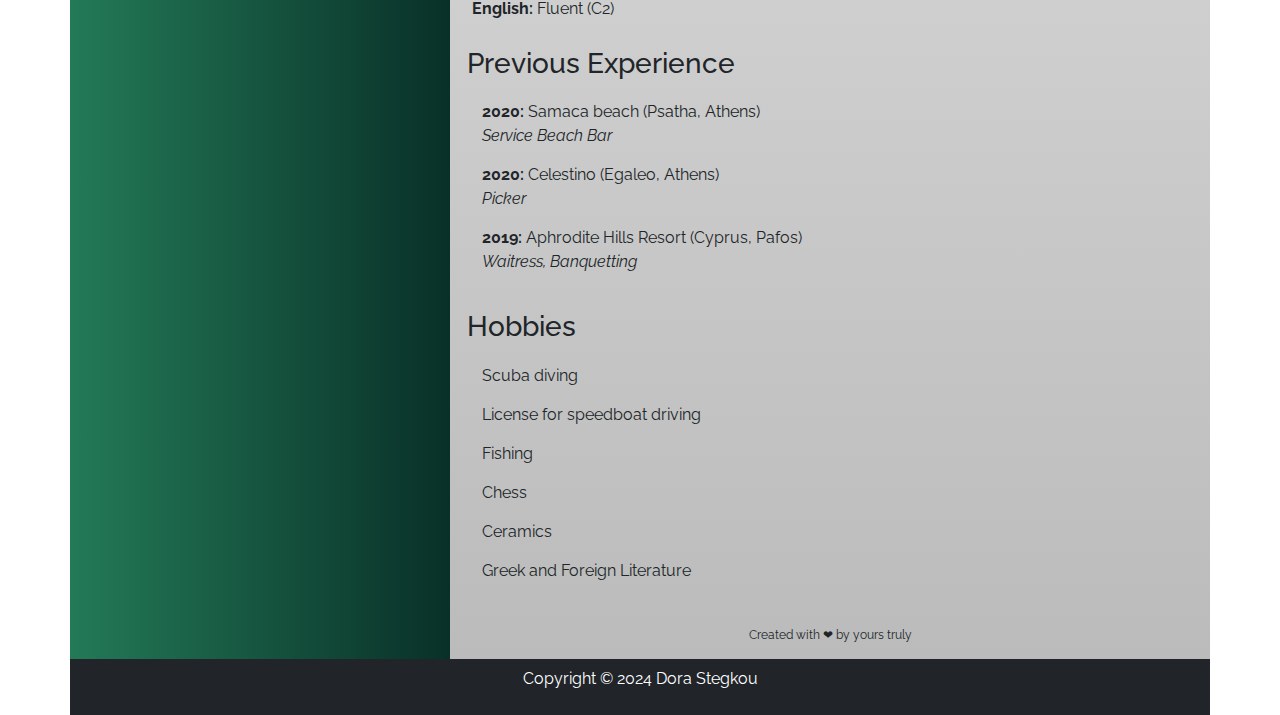
==== commit a862bc9f: "Updated cv" ====
--- a/index.html
+++ b/index.html
@@ -57,7 +57,7 @@
                     <ul class="list">
                         <li><b>November 2021 - December 2023:</b> Advantage FSE<br />
                             <i>Software Developer</i>
-                            <p>I worked as a Frontend developer, using CSS, JavaScript(Angular.js) and HTML. I also
+                            <p>I worked as a Frontend developer, using CSS, JavaScript (Angular.js) and HTML. I also
                                 found
                                 interest in developing user interfaces having web accessibility in mind.</p>
                             <ul class="list-style-bullet">
@@ -113,9 +113,9 @@
                     <h3 class="heading">Skills</h3>
                     <ul class="list">
                         <li>
-                            <b>Programming languages:</b> HTML, CSS/SASS( Tailwind.css, Bootstrap ), JavaScript(
-                            Vanilla, React.js, Next.js,
-                            Angular.js), TypeScript
+                            <b>Programming languages and skills:</b> HTML, CSS/SASS (Tailwind.css, Bootstrap),
+                            JavaScript (Vanilla, React.js, Next.js,
+                            Angular.js), TypeScript, Node.js (Express.js)
                         </li>
                         <li>
                             <b>Versioning tools:</b> git, bitbucket
@@ -128,21 +128,24 @@
                 <div>
                     <h3 class="heading">Online Seminars</h3>
                     <ul class="list">
-                        <li><b>Udemy course(52,5h): </b> Modern React with Redux</li>
-                        <li><b>Youtube course(12h): </b> React Course - Beginner's Tutorial for React JavaScript Library
+                        <li><b>Udemy course (52,5h): </b> Modern React with Redux</li>
+                        <li><b>Youtube course (12h): </b> React Course - Beginner's Tutorial for React JavaScript
+                            Library
                             [2022]</li>
-                        <li><b>Udemy course(7,5h): </b>React Testing Library and Jest The Complete Guide</li>
-                        <li><b>Udemy course(69h): </b> The complete Javascript Course 2021: From Zero to Expert!
+                        <li><b>Udemy course (7,5h): </b>React Testing Library and Jest The Complete Guide</li>
+                        <li><b>Udemy course (69h): </b> The complete Javascript Course 2021: From Zero to Expert!
                         </li>
-                        <li><b>Coursera course(4h): </b> Introduction to CSS3</li>
-                        <li><b>Udemy course(1h): </b> Sass For the Beginners Course-Let's go ahead</li>
-                        <li><b>Udemy course(26,5h): </b> Become a Web Developer from Scratch</li>
+                        <li><b>Coursera course (4h): </b> Introduction to CSS3</li>
+                        <li><b>Udemy course (1h): </b> Sass For the Beginners Course-Let's go ahead</li>
+                        <li><b>Udemy course (26,5h): </b> Become a Web Developer from Scratch</li>
+                        <li><b>Udemy course (42h): </b> Node.js, Express, MongoDB & More: The Complete Bootcamp (In
+                            Progress)</li>
                     </ul>
                 </div>
                 <div>
                     <h3 class="heading">Language</h3>
                     <p class="list">
-                        <b>English:</b> Fluent(C2)
+                        <b>English:</b> Fluent (C2)
                     </p>
                 </div>
                 <div>
